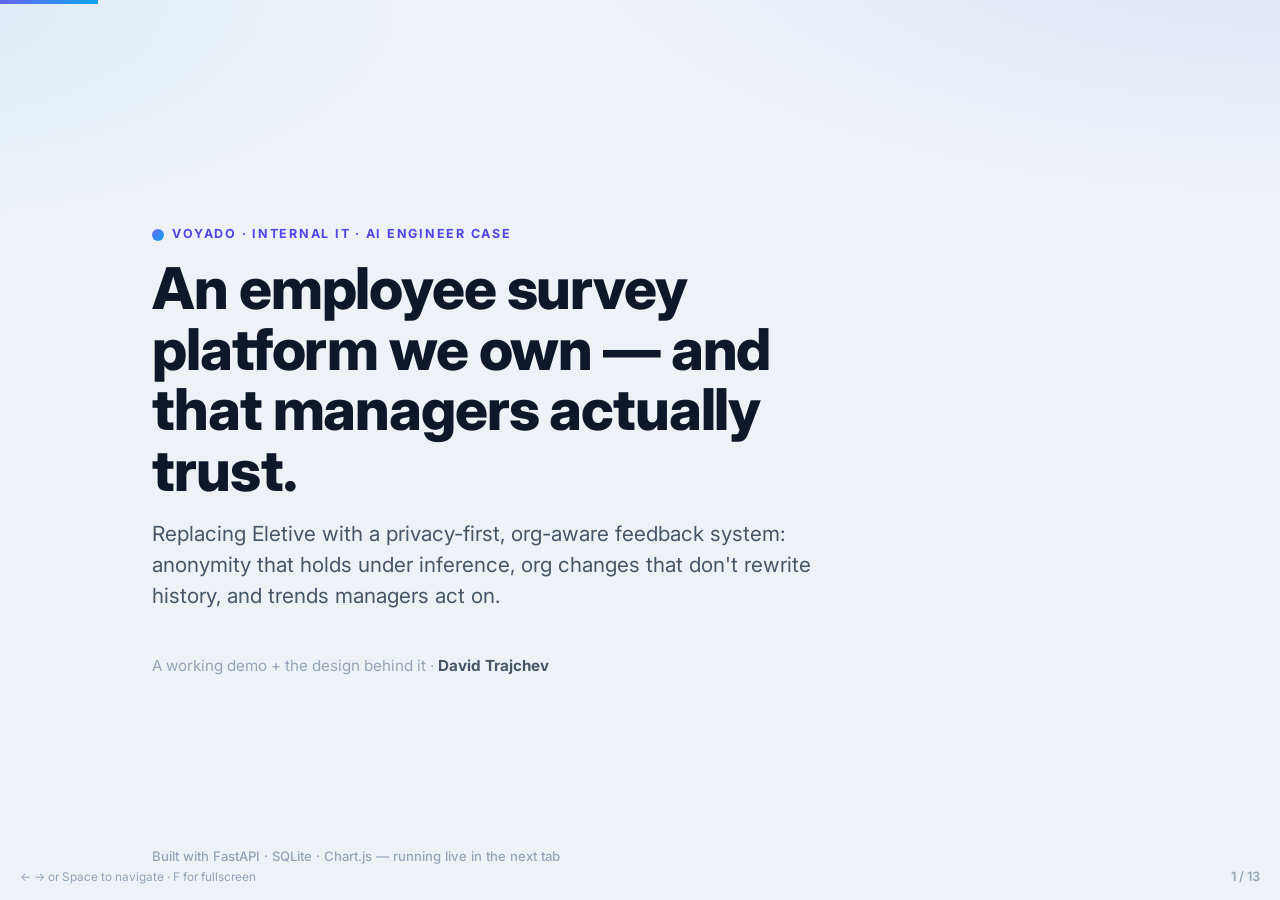
==== presentation/index.html @ e4780344 "Bug fixes" ====
<!DOCTYPE html>
<html lang="en">
<head>
<meta charset="utf-8" />
<meta name="viewport" content="width=device-width, initial-scale=1" />
<title>Survey platform — case presentation</title>
<link rel="preconnect" href="https://fonts.googleapis.com" />
<link rel="preconnect" href="https://fonts.gstatic.com" crossorigin />
<link href="https://fonts.googleapis.com/css2?family=Inter:wght@400;500;600;700;800&family=JetBrains+Mono:wght@500&display=swap" rel="stylesheet" />
<style>
  :root {
    --accent: #6366f1;
    --accent-600: #4f46e5;
    --accent-700: #4338ca;
    --accent-soft: #eef2ff;
    --canvas: #eef2f7;
    --surface: #ffffff;
    --surface-2: #f8fafc;
    --ink: #0f172a;
    --ink-2: #475569;
    --ink-3: #94a3b8;
    --line: #e6eaf1;
    --line-strong: #cdd5e1;
    --c-health: #10b981;
    --c-workload: #f59e0b;
    --c-leadership: #8b5cf6;
    --c-collaboration: #0ea5e9;
    --c-enps: #ec4899;
    --good: #16a34a;
    --good-soft: #ecfdf5;
    --warn: #ea580c;
    --warn-soft: #fff7ed;
    --bad: #dc2626;
    --bad-soft: #fef2f2;
    --r-sm: 8px;
    --r: 12px;
    --r-lg: 16px;
    --r-xl: 22px;
    --pill: 999px;
    --shadow: 0 6px 18px rgba(15, 23, 42, 0.07);
    --shadow-lg: 0 18px 40px rgba(15, 23, 42, 0.12);
    --font: "Inter", system-ui, -apple-system, "Segoe UI", Roboto, Helvetica, Arial, sans-serif;
    --mono: "JetBrains Mono", ui-monospace, SFMono-Regular, Menlo, monospace;
  }
  * { box-sizing: border-box; }
  html, body { margin: 0; height: 100%; }
  body {
    font-family: var(--font);
    color: var(--ink);
    background:
      radial-gradient(1200px 480px at 100% -10%, rgba(99, 102, 241, 0.10), transparent 60%),
      radial-gradient(1000px 420px at -10% 0%, rgba(14, 165, 233, 0.08), transparent 55%),
      var(--canvas);
    overflow: hidden;
  }

  .deck { position: fixed; inset: 0; }

  .slide {
    position: absolute; inset: 0;
    display: none;
    flex-direction: column;
    justify-content: center;
    padding: 6vh 8vw;
    max-width: 1180px;
    margin: 0 auto;
    animation: fade 0.28s ease;
  }
  .slide.active { display: flex; }
  @keyframes fade { from { opacity: 0; transform: translateY(8px); } to { opacity: 1; transform: none; } }

  .eyebrow {
    text-transform: uppercase;
    letter-spacing: 0.14em;
    font-size: 0.78rem;
    font-weight: 700;
    color: var(--accent-600);
    margin: 0 0 14px;
  }
  h1 { font-size: clamp(2.2rem, 5.2vw, 3.6rem); line-height: 1.05; margin: 0 0 18px; font-weight: 800; letter-spacing: -0.02em; }
  h2 { font-size: clamp(1.6rem, 3.6vw, 2.5rem); line-height: 1.1; margin: 0 0 22px; font-weight: 800; letter-spacing: -0.015em; }
  h3 { font-size: 1.05rem; margin: 0 0 8px; font-weight: 700; }
  p { font-size: clamp(1rem, 1.5vw, 1.18rem); line-height: 1.5; color: var(--ink-2); margin: 0 0 14px; }
  .lead { font-size: clamp(1.1rem, 1.8vw, 1.35rem); color: var(--ink); max-width: 60ch; }
  strong { color: var(--ink); font-weight: 700; }

  ul.clean { list-style: none; padding: 0; margin: 0; display: grid; gap: 14px; }
  ul.clean li { font-size: clamp(1rem, 1.5vw, 1.18rem); line-height: 1.45; color: var(--ink-2); padding-left: 30px; position: relative; }
  ul.clean li::before { content: "›"; position: absolute; left: 4px; top: -1px; color: var(--accent-600); font-weight: 800; font-size: 1.25em; }
  ul.clean li strong { color: var(--ink); }

  .grid { display: grid; gap: 16px; }
  .grid.cols-3 { grid-template-columns: repeat(3, 1fr); }
  .grid.cols-2 { grid-template-columns: repeat(2, 1fr); }

  .card {
    background: var(--surface);
    border: 1px solid var(--line);
    border-radius: var(--r-lg);
    padding: 22px 22px;
    box-shadow: var(--shadow);
  }
  .card .num { font-size: 0.8rem; font-weight: 800; color: var(--accent-600); letter-spacing: 0.06em; }
  .card h3 { margin: 8px 0 8px; font-size: 1.12rem; }
  .card p { font-size: 0.96rem; margin: 0; }
  .card .tag { display: inline-block; margin-top: 12px; font-size: 0.74rem; font-weight: 700; text-transform: uppercase; letter-spacing: 0.08em; color: var(--accent-700); background: var(--accent-soft); padding: 4px 10px; border-radius: var(--pill); }
  a.tag-link { text-decoration: none; cursor: pointer; transition: background 0.15s, color 0.15s, transform 0.08s; }
  a.tag-link:hover { background: var(--accent-600); color: #fff; transform: translateY(-1px); }

  .pill { display: inline-block; font-size: 0.74rem; font-weight: 700; text-transform: uppercase; letter-spacing: 0.08em; padding: 5px 12px; border-radius: var(--pill); }
  .pill.warn { background: var(--warn-soft); color: var(--warn); }
  .pill.good { background: var(--good-soft); color: var(--good); }
  .pill.demo { background: #0f172a; color: #fff; }

  .accent-bar { width: 64px; height: 6px; border-radius: 999px; background: linear-gradient(90deg, var(--accent), var(--c-collaboration)); margin: 0 0 26px; }

  .footer-meta { position: absolute; left: 8vw; bottom: 4vh; font-size: 0.82rem; color: var(--ink-3); font-weight: 500; }

  /* Title slide */
  .title-slide h1 { max-width: 18ch; }
  .title-slide .sub { font-size: clamp(1.05rem, 1.8vw, 1.3rem); color: var(--ink-2); max-width: 52ch; }
  .byline { margin-top: 30px; font-size: 0.95rem; color: var(--ink-3); }
  .byline b { color: var(--ink-2); }

  /* Differencing attack visual */
  .attack { display: flex; align-items: stretch; gap: 14px; flex-wrap: wrap; margin: 6px 0 18px; }
  .box { border-radius: var(--r); padding: 14px 16px; min-width: 104px; text-align: center; border: 1px solid var(--line); background: var(--surface); }
  .box .b-label { font-size: 0.72rem; text-transform: uppercase; letter-spacing: 0.06em; color: var(--ink-3); font-weight: 700; }
  .box .b-num { font-size: 1.5rem; font-weight: 800; margin-top: 4px; }
  .box.dept { background: var(--accent-soft); border-color: #c7d2fe; }
  .box.visible { background: var(--surface); }
  .box.hidden { background: var(--bad-soft); border-color: #fecaca; }
  .box.hidden .b-num { color: var(--bad); }
  .op { display: flex; align-items: center; font-size: 1.5rem; font-weight: 800; color: var(--ink-3); }
  .leak { font-family: var(--mono); font-size: 1.05rem; background: #0f172a; color: #fff; padding: 12px 16px; border-radius: var(--r); display: inline-block; }
  .leak .red { color: #fca5a5; }

  /* org timeline */
  .timeline { display: flex; gap: 0; align-items: stretch; margin: 8px 0 16px; flex-wrap: wrap; }
  .tl-step { flex: 1; min-width: 150px; border-left: 3px solid var(--accent); padding: 4px 14px 14px; }
  .tl-step .when { font-size: 0.78rem; font-weight: 700; color: var(--accent-600); text-transform: uppercase; letter-spacing: 0.06em; }
  .tl-step .what { font-size: 0.95rem; color: var(--ink-2); margin-top: 4px; }

  .two-col { display: grid; grid-template-columns: 1fr 1fr; gap: 28px; align-items: center; }
  .demo-list li::before { content: "▸"; }

  .kbd { font-family: var(--mono); font-size: 0.8rem; background: var(--surface); border: 1px solid var(--line-strong); border-bottom-width: 2px; border-radius: 6px; padding: 2px 7px; color: var(--ink-2); }

  /* progress + chrome */
  .progress { position: fixed; top: 0; left: 0; height: 4px; background: linear-gradient(90deg, var(--accent), var(--c-collaboration)); transition: width 0.3s ease; z-index: 50; }
  .counter { position: fixed; right: 20px; bottom: 16px; font-size: 0.8rem; color: var(--ink-3); font-weight: 600; z-index: 50; }
  .hint { position: fixed; left: 20px; bottom: 16px; font-size: 0.74rem; color: var(--ink-3); z-index: 50; }
  .brand-dot { display: inline-block; width: 12px; height: 12px; border-radius: 50%; background: linear-gradient(135deg, var(--accent), var(--c-collaboration)); vertical-align: middle; margin-right: 8px; }

  @media (max-width: 820px) {
    .grid.cols-3, .grid.cols-2, .two-col { grid-template-columns: 1fr; }
    .slide { padding: 5vh 7vw; }
  }
</style>
</head>
<body>
<div class="progress" id="progress"></div>
<div class="deck" id="deck">

  <!-- 1. TITLE -->
  <section class="slide title-slide">
    <p class="eyebrow"><span class="brand-dot"></span>Voyado · Internal IT · AI Engineer case</p>
    <h1>An employee survey platform we own — and that managers actually trust.</h1>
    <p class="sub">Replacing Eletive with a privacy-first, org-aware feedback system: anonymity that holds under inference, org changes that don't rewrite history, and trends managers act on.</p>
    <div class="byline">A working demo + the design behind it · <b>David Trajchev</b></div>
    <div class="footer-meta">Built with FastAPI · SQLite · Chart.js — running live in the next tab</div>
  </section>

  <!-- 2. THE BRIEF / WHAT'S HARD -->
  <section class="slide">
    <p class="eyebrow">The brief, decoded</p>
    <h2>The survey is the easy part.</h2>
    <div class="two-col">
      <div>
        <p>P&amp;C asked for: two cycles a year (annual + half-year), a continuous eNPS pulse, four themes — <strong>health, workload, leadership, collaboration</strong> — manager reporting down the org tree, a <strong>&lt;4 anonymity rule</strong>, support for org changes, trends over time, ~70% response, and "<strong>simple enough that managers use it.</strong>"</p>
      </div>
      <div>
        <ul class="clean">
          <li><strong>Anonymity that actually holds</strong> — the &lt;4 rule alone leaks.</li>
          <li><strong>Org changes that don't rewrite history</strong> — reorgs are constant.</li>
          <li><strong>Adoption</strong> — insight in one glance, or it goes unused.</li>
        </ul>
        <p style="margin-top:18px;font-weight:600;color:var(--ink)">Those three are where I spent my design effort.</p>
      </div>
    </div>
  </section>

  <!-- 3. THREE QUESTIONS -->
  <section class="slide">
    <p class="eyebrow">What's missing before I build</p>
    <h2>Three questions — each changes the data model, the access logic, or the scope.</h2>
    <div class="grid cols-3">
      <div class="card">
        <span class="num">01</span>
        <h3>What's the main action a manager takes from a result?</h3>
        <p>Read-and-follow-up-offline, or alerts / action plans / tracking?</p>
        <span class="tag">Decides scope: dashboard vs workflow</span>
      </div>
      <div class="card">
        <span class="num">02</span>
        <h3>When a team moves departments, who sees its pre-move history?</h3>
        <p>Does January's data follow the team to its new department head?</p>
        <span class="tag">Decides data model + access</span>
      </div>
      <div class="card">
        <span class="num">03</span>
        <h3>Strict tree, or matrix — multiple teams / managers?</h3>
        <p>Does each response have one clear path up the org?</p>
        <span class="tag">Decides attribution + anonymity</span>
      </div>
    </div>
    <p style="margin-top:22px">I built the MVP on a clear default for each — and the design flexes if the answers differ.</p>
  </section>

  <!-- 4. THE REAL PROBLEM -->
  <section class="slide">
    <p class="eyebrow">The requirement that breaks <span class="pill warn" style="margin-left:8px">inference leak</span></p>
    <h2>"&lt;4 is hidden" + "managers see everyone below" = anonymity by subtraction.</h2>
    <div class="attack">
      <div class="box dept"><div class="b-label">Department</div><div class="b-num">40</div></div>
      <div class="op">=</div>
      <div class="box visible"><div class="b-label">Team A</div><div class="b-num">12</div></div>
      <div class="op">+</div>
      <div class="box visible"><div class="b-label">Team B</div><div class="b-num">15</div></div>
      <div class="op">+</div>
      <div class="box visible"><div class="b-label">Team C</div><div class="b-num">10</div></div>
      <div class="op">+</div>
      <div class="box hidden"><div class="b-label">Team D</div><div class="b-num">3 🔒</div></div>
    </div>
    <p class="leak">40 − 12 − 15 − 10 = <span class="red">3</span> &nbsp;→&nbsp; the "hidden" team is re-identified.</p>
    <p style="margin-top:18px">The threshold protects nothing if the surrounding numbers are visible. Break this once and you lose the trust the whole tool runs on — and it's a GDPR / works-council exposure. <strong>Fix: layered suppression</strong> — primary (&lt;4), <strong>secondary</strong> (hide a sibling so the remainder can't be isolated), per-question, and cross-dashboard. I implemented all four.</p>
  </section>

  <!-- 5. LIVE DEMO -->
  <section class="slide">
    <p class="eyebrow"><span class="pill demo">Live demo</span></p>
    <h2>Let me show you the running product.</h2>
    <div class="two-col">
      <div>
        <ul class="clean demo-list">
          <li><strong>Manager dashboard</strong> — Olivia / Engineering: themes, benchmarks, weighted questions.</li>
          <li><strong>Suppression in action</strong> — AI Lab &amp; SMB Sales hidden (&lt;4); a sibling secondarily suppressed in Customer Operations.</li>
          <li><strong>Trends</strong> — movement across cycles, plus the separate monthly eNPS pulse.</li>
          <li><strong>The cockpit</strong> — "the one thing to act on this cycle."</li>
        </ul>
      </div>
      <div class="card">
        <h3>Watch for</h3>
        <p>The team-of-3 <strong>CX Research Pod</strong> rolls up into a ~40-person department: the department total stays visible, the pod's breakdown is hidden, and one sibling is suppressed so the pod can't be recovered by subtraction — exactly the leak from the previous slide, closed.</p>
        <a class="tag tag-link" href="/login">▶ switch to the live demo now</a>
      </div>
    </div>
  </section>

  <!-- 6. ORG MODEL -->
  <section class="slide">
    <p class="eyebrow">Design · org structure</p>
    <h2>Org changes don't rewrite history — because history is frozen at the snapshot.</h2>
    <div class="timeline">
      <div class="tl-step"><div class="when">Each cycle</div><div class="what">pins an <strong>org snapshot</strong> — the structure at that moment. Reorgs create a new snapshot; old ones are never mutated.</div></div>
      <div class="tl-step"><div class="when">Identity</div><div class="what">a stable <strong>external_key</strong> tracks the same business unit across snapshots, so a renamed/moved team keeps one continuous trend line.</div></div>
      <div class="tl-step"><div class="when">Attribution vs access</div><div class="what">responses are tagged with the org unit <strong>at submission time</strong> (frozen); <strong>who can view</strong> is resolved against the <em>current</em> org.</div></div>
    </div>
    <p>That split is the whole answer to "people move, managers change, teams restructure": the numbers a manager saw last cycle never silently change, and access still follows today's reporting lines.</p>
  </section>

  <!-- 7. ANONYMISATION EDGE CASE -->
  <section class="slide">
    <p class="eyebrow">Design · anonymisation in practice</p>
    <h2>A team of 3 inside a department of 40 — what does the manager see?</h2>
    <div class="grid cols-2">
      <div class="card">
        <h3>What's shown</h3>
        <p>The <strong>department rollup is visible</strong> (40 ≥ 4). The <strong>team-of-3 breakdown is hidden</strong>. If hiding it alone would let you back it out, the <strong>smallest sibling is also suppressed</strong> — repeated to a fixpoint up the tree.</p>
      </div>
      <div class="card">
        <h3>And the corners</h3>
        <p>Suppression runs <strong>per question</strong> (not just per team), and a viewer's broad scope <strong>masks the same teams when they drill in</strong> — so navigating deeper can't reopen the subtraction attack. Counts are never shown for hidden groups.</p>
      </div>
    </div>
    <p style="margin-top:18px">Note the tension with ~70% response: a 5-person team often lands at 3 respondents and disappears. That's correct for privacy, but it's why the rollup-stays-visible behaviour matters for adoption.</p>
  </section>

  <!-- 8. STORAGE / PRIVACY BOUNDARY -->
  <section class="slide">
    <p class="eyebrow">Design · storage &amp; the privacy boundary</p>
    <h2>Identity and answers are stored on opposite sides of a wall.</h2>
    <div class="grid cols-2">
      <div class="card" style="border-left:4px solid var(--accent)">
        <h3>Participant record (who)</h3>
        <p>SSO-authenticated employee, eligibility, org snapshot unit, submitted / not-submitted. Used for access, eligibility, and duplicate prevention.</p>
      </div>
      <div class="card" style="border-left:4px solid var(--c-health)">
        <h3>Response record (what)</h3>
        <p>Anonymous answers only — <strong>no employee id, email, name, SSO subject, or participant id</strong>, and only a coarse submission <strong>month</strong>, never a precise timestamp.</p>
      </div>
    </div>
    <p style="margin-top:18px">Managers read <strong>privacy-safe aggregates only</strong>, through a layer that applies suppression before anything reaches a template. The raw answer is never joinable back to a person.</p>
  </section>

  <!-- 9. TRENDS -->
  <section class="slide">
    <p class="eyebrow">Design · trends, not snapshots</p>
    <h2>Movement is the product — not a single score.</h2>
    <ul class="clean">
      <li><strong>Weighted category scores</strong> — each theme is a weighted mean of its questions, so the questions that matter most count for more.</li>
      <li><strong>Movement across cycles</strong> — every theme shows its delta vs the previous cycle, with the biggest mover surfaced.</li>
      <li><strong>Company benchmark</strong> — each theme compared to the org-wide average, so a manager knows what's local vs systemic.</li>
      <li><strong>eNPS as its own cadence</strong> — a continuous monthly pulse on a −100…100 scale, trended separately from the half-year themes.</li>
    </ul>
  </section>

  <!-- 10. SIMPLE = USED -->
  <section class="slide">
    <p class="eyebrow">Design · simple enough to use</p>
    <h2>One screen answers "what do I do with this?"</h2>
    <div class="two-col">
      <div>
        <ul class="clean">
          <li><strong>The cockpit</strong> — a priority-weighted focus area: the one theme to raise in the next team conversation, framed as a prompt, not a verdict.</li>
          <li><strong>Role-aware navigation</strong> — employee, manager, and P&amp;C admin each land where they can act.</li>
          <li><strong>Honest about privacy</strong> — every dashboard says what's hidden and why, so a manager trusts what they're seeing.</li>
        </ul>
      </div>
      <div class="card">
        <h3>My stance on Q1</h3>
        <p>Ship the <strong>insight layer</strong> first with <strong>one opinionated action</strong> per cycle. Add tracking/action-plans only once managers ask — heavy workflow is what kills adoption. "Simple" is a feature, not a cut corner.</p>
      </div>
    </div>
  </section>

  <!-- 11. DEMO -> PRODUCTION + AI -->
  <section class="slide">
    <p class="eyebrow">From demo to production</p>
    <h2>The demo proves the model; production hardens it — and adds the AI layer.</h2>
    <div class="grid cols-2">
      <div class="card">
        <h3>Platform</h3>
        <p>Today: FastAPI + SQLite, deterministic seed. Production: API Gateway + Lambda, Aurora PostgreSQL as source of truth; DynamoDB only later as a published-results cache if read traffic justifies it., Entra ID / OIDC SSO, suppression <strong>materialised at cycle close</strong>, effective-dated org from the HRIS.</p>
      </div>
      <div class="card" style="border-left:4px solid var(--c-enps)">
        <h3>Where AI fits</h3>
        <p>Summarise open-text comments into themes, suggest the focus area, and draft <strong>manager talking points</strong> — all computed <strong>over already-suppressed aggregates</strong>, so the privacy boundary holds for the model too.</p>
      </div>
    </div>
    <p style="margin-top:16px">The rule-based cockpit today is the honest seam where an LLM slots in next — same inputs, richer output.</p>
  </section>

  <!-- 12. OPEN DECISIONS -->
  <section class="slide">
    <p class="eyebrow">What I'd confirm, and where I'd take it</p>
    <h2>My defaults — ready to flex on your answers.</h2>
    <div class="grid cols-3">
      <div class="card">
        <h3>Manager action</h3>
        <p>Default: <strong>insight + one action</strong>. Flex: stage in lightweight tracking ("did the score move?") before full workflow.</p>
      </div>
      <div class="card">
        <h3>History on move</h3>
        <p>Default: <strong>team history travels</strong> (continuous line); <strong>department rollups stay frozen</strong> per cycle, so old totals never change.</p>
      </div>
      <div class="card">
        <h3>Tree vs matrix</h3>
        <p>Default: <strong>one primary path for attribution</strong> (keeps anonymity sound); matrix relationships layered on as <strong>view-grants</strong>.</p>
      </div>
    </div>
    <p style="margin-top:18px">Roadmap: action tracking if wanted · matrix as view-grants · suppression materialised at cycle close · HRIS-driven effective-dated org.</p>
  </section>

  <!-- 13. CLOSE -->
  <section class="slide title-slide">
    <p class="eyebrow"><span class="brand-dot"></span>To recap</p>
    <h1>Owned. Anonymity that holds. Org-aware. Trend-first. Simple.</h1>
    <p class="sub">A platform Voyado controls, where the &lt;4 promise survives inference, reorgs never rewrite history, and managers get one clear thing to act on each cycle.</p>
    <div class="byline">Thank you — happy to dig into any corner of the design or the code.</div>
    <div class="footer-meta">Live demo + source ready · David Trajcev</div>
  </section>

</div>

<div class="counter" id="counter">1 / 13</div>
<div class="hint">← → or Space to navigate · F for fullscreen</div>

<script>
  const slides = Array.from(document.querySelectorAll('.slide'));
  const progress = document.getElementById('progress');
  const counter = document.getElementById('counter');
  let i = 0;

  function clampFromHash() {
    const h = parseInt(location.hash.replace('#', ''), 10);
    if (!isNaN(h) && h >= 1 && h <= slides.length) i = h - 1;
  }
  function render() {
    slides.forEach((s, n) => s.classList.toggle('active', n === i));
    progress.style.width = ((i + 1) / slides.length * 100) + '%';
    counter.textContent = (i + 1) + ' / ' + slides.length;
    history.replaceState(null, '', '#' + (i + 1));
  }
  function go(n) { i = Math.max(0, Math.min(slides.length - 1, n)); render(); }

  document.addEventListener('keydown', (e) => {
    if (e.key === 'ArrowRight' || e.key === ' ' || e.key === 'PageDown') { e.preventDefault(); go(i + 1); }
    else if (e.key === 'ArrowLeft' || e.key === 'PageUp') { e.preventDefault(); go(i - 1); }
    else if (e.key === 'Home') go(0);
    else if (e.key === 'End') go(slides.length - 1);
    else if (e.key.toLowerCase() === 'f') {
      if (!document.fullscreenElement) document.documentElement.requestFullscreen?.();
      else document.exitFullscreen?.();
    }
  });
  document.getElementById('deck').addEventListener('click', (e) => {
    // click right half = next, left half = prev (ignore clicks on links)
    if (e.target.closest('a')) return;
    const mid = window.innerWidth / 2;
    go(e.clientX > mid ? i + 1 : i - 1);
  });

  clampFromHash();
  render();
</script>
</body>
</html>
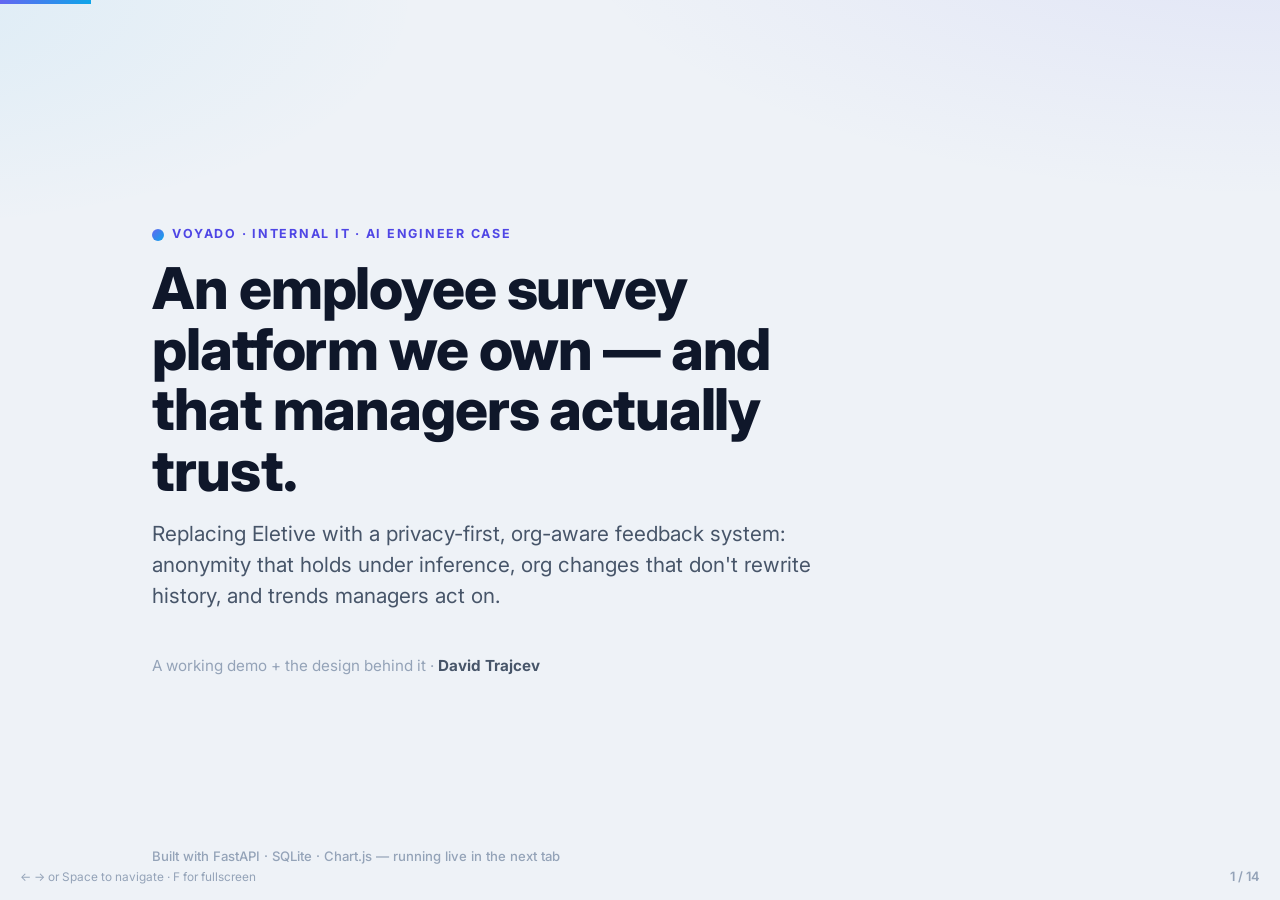
==== commit 5c31fe7e: "Initial release: survey insights case" ====
--- a/presentation/index.html
+++ b/presentation/index.html
@@ -146,11 +146,69 @@
 
   .kbd { font-family: var(--mono); font-size: 0.8rem; background: var(--surface); border: 1px solid var(--line-strong); border-bottom-width: 2px; border-radius: 6px; padding: 2px 7px; color: var(--ink-2); }
 
+  /* mini org-tree (anonymisation slide) */
+  .mini-tree { display: grid; gap: 7px; }
+  .tree-row { display: flex; align-items: center; gap: 12px; padding: 9px 14px; border-radius: var(--r); border: 1px solid var(--line); background: var(--surface); }
+  .tree-row.root { background: var(--accent-soft); border-color: #c7d2fe; }
+  .tree-row .t-name { flex: 1; font-size: 0.96rem; color: var(--ink); font-weight: 600; }
+  .tree-row .t-num { font-family: var(--mono); font-size: 0.88rem; color: var(--ink-2); min-width: 46px; text-align: right; }
+  .tree-row.dim { background: #f1f5f9; }
+  .tree-row.dim .t-name, .tree-row.dim .t-num { color: var(--ink-3); }
+  .tree-row.danger { background: var(--bad-soft); border-color: #fecaca; }
+  .tree-row.danger .t-name { color: var(--bad); }
+  .pill.grey { background: #e2e8f0; color: #475569; }
+  .pill.bad { background: var(--bad-soft); color: var(--bad); }
+
+  /* production architecture flow */
+  .flow { display: flex; align-items: center; gap: 8px; flex-wrap: wrap; margin: 6px 0 20px; }
+  .flow-step { background: var(--surface); border: 1px solid var(--line-strong); border-radius: var(--r); padding: 9px 14px; font-size: 0.88rem; font-weight: 600; color: var(--ink); box-shadow: var(--shadow); }
+  .flow-step.accent { background: var(--accent-600); color: #fff; border-color: var(--accent-600); }
+  .flow-arrow { color: var(--ink-3); font-weight: 800; }
+
+  /* AWS architecture diagram */
+  .arch-slide h2 { margin-bottom: 10px; }
+  .arch-svg { display: block; margin: 0 auto; height: 60vh; width: auto; max-width: 100%; }
+  .arch-legend { display: flex; gap: 18px; flex-wrap: wrap; margin-top: 12px; font-size: 0.85rem; color: var(--ink-2); }
+  .arch-legend span { display: inline-flex; align-items: center; gap: 7px; }
+  .arch-legend i { width: 13px; height: 13px; border-radius: 3px; display: inline-block; }
+
   /* progress + chrome */
   .progress { position: fixed; top: 0; left: 0; height: 4px; background: linear-gradient(90deg, var(--accent), var(--c-collaboration)); transition: width 0.3s ease; z-index: 50; }
   .counter { position: fixed; right: 20px; bottom: 16px; font-size: 0.8rem; color: var(--ink-3); font-weight: 600; z-index: 50; }
   .hint { position: fixed; left: 20px; bottom: 16px; font-size: 0.74rem; color: var(--ink-3); z-index: 50; }
   .brand-dot { display: inline-block; width: 12px; height: 12px; border-radius: 50%; background: linear-gradient(135deg, var(--accent), var(--c-collaboration)); vertical-align: middle; margin-right: 8px; }
+
+  .overview-button {
+  display: inline-flex;
+  align-items: center;
+  width: fit-content;
+  margin-top: 28px;
+  padding: 12px 20px;
+
+  color: #fff;
+  background: var(--accent-600);
+  border-radius: var(--r);
+  text-decoration: none;
+  font-size: 0.95rem;
+  font-weight: 700;
+
+  box-shadow: var(--shadow);
+  transition:
+    background 0.15s ease,
+    transform 0.15s ease,
+    box-shadow 0.15s ease;
+}
+
+.overview-button:hover {
+  background: var(--accent-700);
+  transform: translateY(-2px);
+  box-shadow: var(--shadow-lg);
+}
+
+.overview-button:focus-visible {
+  outline: 3px solid rgba(99, 102, 241, 0.3);
+  outline-offset: 3px;
+}
 
   @media (max-width: 820px) {
     .grid.cols-3, .grid.cols-2, .two-col { grid-template-columns: 1fr; }
@@ -167,7 +225,7 @@
     <p class="eyebrow"><span class="brand-dot"></span>Voyado · Internal IT · AI Engineer case</p>
     <h1>An employee survey platform we own — and that managers actually trust.</h1>
     <p class="sub">Replacing Eletive with a privacy-first, org-aware feedback system: anonymity that holds under inference, org changes that don't rewrite history, and trends managers act on.</p>
-    <div class="byline">A working demo + the design behind it · <b>David Trajchev</b></div>
+    <div class="byline">A working demo + the design behind it · <b>David Trajcev</b></div>
     <div class="footer-meta">Built with FastAPI · SQLite · Chart.js — running live in the next tab</div>
   </section>
 
@@ -185,7 +243,6 @@
           <li><strong>Org changes that don't rewrite history</strong> — reorgs are constant.</li>
           <li><strong>Adoption</strong> — insight in one glance, or it goes unused.</li>
         </ul>
-        <p style="margin-top:18px;font-weight:600;color:var(--ink)">Those three are where I spent my design effort.</p>
       </div>
     </div>
   </section>
@@ -243,8 +300,9 @@
     <div class="two-col">
       <div>
         <ul class="clean demo-list">
-          <li><strong>Manager dashboard</strong> — Olivia / Engineering: themes, benchmarks, weighted questions.</li>
-          <li><strong>Suppression in action</strong> — AI Lab &amp; SMB Sales hidden (&lt;4); a sibling secondarily suppressed in Customer Operations.</li>
+          <li><strong>Top-down drill</strong> — start at the CIO's company rollup, click into a department, then a team.</li>
+          <li><strong>Manager dashboard</strong> — Engineering: themes, benchmarks, weighted questions.</li>
+          <li><strong>Suppression in action</strong> — Customer Operations: the CX Pod hidden, a sibling secondarily suppressed.</li>
           <li><strong>Trends</strong> — movement across cycles, plus the separate monthly eNPS pulse.</li>
           <li><strong>The cockpit</strong> — "the one thing to act on this cycle."</li>
         </ul>
@@ -273,17 +331,28 @@
   <section class="slide">
     <p class="eyebrow">Design · anonymisation in practice</p>
     <h2>A team of 3 inside a department of 40 — what does the manager see?</h2>
-    <div class="grid cols-2">
-      <div class="card">
-        <h3>What's shown</h3>
-        <p>The <strong>department rollup is visible</strong> (40 ≥ 4). The <strong>team-of-3 breakdown is hidden</strong>. If hiding it alone would let you back it out, the <strong>smallest sibling is also suppressed</strong> — repeated to a fixpoint up the tree.</p>
-      </div>
-      <div class="card">
-        <h3>And the corners</h3>
-        <p>Suppression runs <strong>per question</strong> (not just per team), and a viewer's broad scope <strong>masks the same teams when they drill in</strong> — so navigating deeper can't reopen the subtraction attack. Counts are never shown for hidden groups.</p>
+    <div class="two-col">
+      <div>
+        <div class="mini-tree">
+          <div class="tree-row root"><span class="t-name">Customer Operations</span><span class="t-num">32</span><span class="pill good">visible</span></div>
+          <div class="tree-row"><span class="t-name">↳ Core Support</span><span class="t-num">14</span><span class="pill good">visible</span></div>
+          <div class="tree-row"><span class="t-name">↳ Customer Success</span><span class="t-num">12</span><span class="pill good">visible</span></div>
+          <div class="tree-row dim"><span class="t-name">↳ Leadership</span><span class="t-num">—</span><span class="pill grey">suppressed</span></div>
+          <div class="tree-row danger"><span class="t-name">↳ CX Research Pod</span><span class="t-num">🔒</span><span class="pill bad">hidden &lt;4</span></div>
+        </div>
+        <p class="leak" style="margin-top:14px">32 − 14 − 12 = <span class="red">6</span> = pod + Leadership → still ≥ 4, the pod can't be isolated.</p>
+      </div>
+      <div>
+        <div class="card">
+          <h3>Why Leadership is hidden too</h3>
+          <p>Hiding only the 3-person pod would let a manager recover it by subtraction. So the <strong>smallest visible sibling</strong> is suppressed with it — the most you can back out is <em>(pod + sibling)</em>, a group ≥ 4 that can't be unpicked. Runs to a fixpoint up the tree.</p>
+        </div>
+        <div class="card" style="margin-top:14px">
+          <h3>And the corners</h3>
+          <p>Per-question suppression, cross-dashboard masking (drilling in can't reopen the attack), and the monthly eNPS pulse masked the same way. Counts are never shown for hidden groups.</p>
+        </div>
       </div>
     </div>
-    <p style="margin-top:18px">Note the tension with ~70% response: a 5-person team often lands at 3 respondents and disappears. That's correct for privacy, but it's why the rollup-stays-visible behaviour matters for adoption.</p>
   </section>
 
   <!-- 8. STORAGE / PRIVACY BOUNDARY -->
@@ -334,43 +403,466 @@
     </div>
   </section>
 
-  <!-- 11. DEMO -> PRODUCTION + AI -->
+  <!-- 11. SELF-REVIEW -->
+  <section class="slide">
+    <p class="eyebrow">Design · I stress-tested my own privacy <span class="pill warn" style="margin-left:8px">security review</span></p>
+    <h2>Then I tried to break my own anonymity guarantees — and found four leaks.</h2>
+    <div class="grid cols-2">
+      <div class="card">
+        <h3>eNPS bypassed the cross-dashboard mask</h3>
+        <p>The pulse history ignored the selected cycle, so a suppressed team was readable via an older one. Now each pulse is masked as its own publication.</p>
+        <span class="pill good" style="margin-top:12px">fixed</span>
+      </div>
+      <div class="card">
+        <h3>A concurrency race (3 → 4)</h3>
+        <p>Two submissions could both pass the "already submitted?" check and push a hidden team to the threshold. Closed with an atomic claim on the participant.</p>
+        <span class="pill good" style="margin-top:12px">fixed</span>
+      </div>
+      <div class="card">
+        <h3>Two hidden teams = a recoverable 3</h3>
+        <p>The "exactly one hidden child" rule missed teams of 1 + 2 summed together. Now I check the <strong>combined residual</strong>, not the row count.</p>
+        <span class="pill good" style="margin-top:12px">fixed</span>
+      </div>
+      <div class="card">
+        <h3>A manager's own answer was recoverable</h3>
+        <p>Subtracting the visible teams left a lone manager's single direct response. Direct respondents are now modelled as an <strong>implicit child cohort</strong>.</p>
+        <span class="pill good" style="margin-top:12px">fixed</span>
+      </div>
+    </div>
+  </section>
+
+  <!-- 12. DEMO -> PRODUCTION + AI -->
   <section class="slide">
     <p class="eyebrow">From demo to production</p>
     <h2>The demo proves the model; production hardens it — and adds the AI layer.</h2>
     <div class="grid cols-2">
       <div class="card">
         <h3>Platform</h3>
-        <p>Today: FastAPI + SQLite, deterministic seed. Production: API Gateway + Lambda, Aurora PostgreSQL as source of truth; DynamoDB only later as a published-results cache if read traffic justifies it., Entra ID / OIDC SSO, suppression <strong>materialised at cycle close</strong>, effective-dated org from the HRIS.</p>
+        <p>Today: FastAPI + SQLite, deterministic seed. In production: Entra ID / OIDC SSO; Aurora as the source of truth (a read cache only if traffic needs it); <strong>suppression materialised at cycle close</strong>; effective-dated org from the HRIS.</p>
       </div>
       <div class="card" style="border-left:4px solid var(--c-enps)">
         <h3>Where AI fits</h3>
         <p>Summarise open-text comments into themes, suggest the focus area, and draft <strong>manager talking points</strong> — all computed <strong>over already-suppressed aggregates</strong>, so the privacy boundary holds for the model too.</p>
       </div>
     </div>
-    <p style="margin-top:16px">The rule-based cockpit today is the honest seam where an LLM slots in next — same inputs, richer output.</p>
-  </section>
-
-  <!-- 12. OPEN DECISIONS -->
-  <section class="slide">
-    <p class="eyebrow">What I'd confirm, and where I'd take it</p>
-    <h2>My defaults — ready to flex on your answers.</h2>
-    <div class="grid cols-3">
-      <div class="card">
-        <h3>Manager action</h3>
-        <p>Default: <strong>insight + one action</strong>. Flex: stage in lightweight tracking ("did the score move?") before full workflow.</p>
-      </div>
-      <div class="card">
-        <h3>History on move</h3>
-        <p>Default: <strong>team history travels</strong> (continuous line); <strong>department rollups stay frozen</strong> per cycle, so old totals never change.</p>
-      </div>
-      <div class="card">
-        <h3>Tree vs matrix</h3>
-        <p>Default: <strong>one primary path for attribution</strong> (keeps anonymity sound); matrix relationships layered on as <strong>view-grants</strong>.</p>
-      </div>
-    </div>
-    <p style="margin-top:18px">Roadmap: action tracking if wanted · matrix as view-grants · suppression materialised at cycle close · HRIS-driven effective-dated org.</p>
-  </section>
+    <p style="margin-top:14px">The rule-based cockpit today is the honest seam where an LLM slots in next — same inputs, richer output.</p>
+  </section>
+
+<!-- 12. AWS ARCHITECTURE DIAGRAM -->
+<section class="slide arch-slide">
+  <p class="eyebrow">Production architecture · AWS</p>
+  <h2>Production: serverless compute, behind a CDN.</h2>
+
+  <svg
+    class="arch-svg"
+    viewBox="0 0 760 576"
+    xmlns="http://www.w3.org/2000/svg"
+    font-family="Inter, system-ui, sans-serif"
+  >
+    <defs>
+      <marker
+        id="arch-arrow"
+        markerWidth="9"
+        markerHeight="9"
+        refX="7"
+        refY="4.5"
+        orient="auto"
+        markerUnits="userSpaceOnUse"
+      >
+        <path d="M0,0 L9,4.5 L0,9 z" fill="#94a3b8" />
+      </marker>
+    </defs>
+
+    <!-- Users -->
+    <rect
+      x="260"
+      y="14"
+      width="240"
+      height="50"
+      rx="12"
+      fill="#eef2ff"
+      stroke="#c7d2fe"
+      stroke-width="1.5"
+    />
+    <text
+      x="380"
+      y="35"
+      text-anchor="middle"
+      font-size="15"
+      font-weight="700"
+      fill="#0f172a"
+    >
+      Users
+    </text>
+    <text
+      x="380"
+      y="52"
+      text-anchor="middle"
+      font-size="10.5"
+      fill="#475569"
+    >
+      employees · managers
+    </text>
+
+    <!-- CloudFront -->
+    <rect
+      x="100"
+      y="94"
+      width="240"
+      height="56"
+      rx="12"
+      fill="#ffffff"
+      stroke="#6366f1"
+      stroke-width="1.8"
+    />
+    <text
+      x="220"
+      y="118"
+      text-anchor="middle"
+      font-size="15"
+      font-weight="700"
+      fill="#0f172a"
+    >
+      CloudFront
+    </text>
+    <text
+      x="220"
+      y="136"
+      text-anchor="middle"
+      font-size="10.5"
+      fill="#94a3b8"
+    >
+      CDN · WAF · path routing
+    </text>
+
+    <!-- Identity provider -->
+    <rect
+      x="420"
+      y="94"
+      width="240"
+      height="56"
+      rx="12"
+      fill="#ffffff"
+      stroke="#e6eaf1"
+      stroke-width="1.5"
+    />
+    <text
+      x="540"
+      y="118"
+      text-anchor="middle"
+      font-size="14.5"
+      font-weight="700"
+      fill="#0f172a"
+    >
+      Cognito / Entra ID
+    </text>
+    <text
+      x="540"
+      y="136"
+      text-anchor="middle"
+      font-size="10.5"
+      fill="#94a3b8"
+    >
+      identity provider · OIDC
+    </text>
+
+    <!-- S3 -->
+    <rect
+      x="20"
+      y="206"
+      width="200"
+      height="52"
+      rx="12"
+      fill="#ffffff"
+      stroke="#e6eaf1"
+      stroke-width="1.5"
+    />
+    <text
+      x="120"
+      y="228"
+      text-anchor="middle"
+      font-size="14.5"
+      font-weight="700"
+      fill="#0f172a"
+    >
+      S3
+    </text>
+    <text
+      x="120"
+      y="246"
+      text-anchor="middle"
+      font-size="10.5"
+      fill="#94a3b8"
+    >
+      static frontend assets
+    </text>
+
+    <!-- API Gateway -->
+    <rect
+      x="260"
+      y="200"
+      width="240"
+      height="64"
+      rx="12"
+      fill="#ffffff"
+      stroke="#e6eaf1"
+      stroke-width="1.5"
+    />
+    <text
+      x="380"
+      y="225"
+      text-anchor="middle"
+      font-size="15"
+      font-weight="700"
+      fill="#0f172a"
+    >
+      API Gateway
+    </text>
+    <text
+      x="380"
+      y="244"
+      text-anchor="middle"
+      font-size="10.5"
+      fill="#94a3b8"
+    >
+      routing · JWT authorizer
+    </text>
+
+    <!-- FastAPI on Lambda -->
+    <rect
+      x="260"
+      y="310"
+      width="240"
+      height="56"
+      rx="12"
+      fill="#4f46e5"
+      stroke="#4f46e5"
+      stroke-width="1.5"
+    />
+    <text
+      x="380"
+      y="334"
+      text-anchor="middle"
+      font-size="15"
+      font-weight="700"
+      fill="#ffffff"
+    >
+      FastAPI on Lambda
+    </text>
+    <text
+      x="380"
+      y="352"
+      text-anchor="middle"
+      font-size="10.5"
+      fill="#c7d2fe"
+    >
+      serverless application compute
+    </text>
+
+    <!-- RDS Proxy -->
+    <rect
+      x="260"
+      y="402"
+      width="240"
+      height="50"
+      rx="12"
+      fill="#ffffff"
+      stroke="#e6eaf1"
+      stroke-width="1.5"
+    />
+    <text
+      x="380"
+      y="424"
+      text-anchor="middle"
+      font-size="14.5"
+      font-weight="700"
+      fill="#0f172a"
+    >
+      RDS Proxy
+    </text>
+    <text
+      x="380"
+      y="441"
+      text-anchor="middle"
+      font-size="10.5"
+      fill="#94a3b8"
+    >
+      connection pooling
+    </text>
+
+    <!-- Aurora -->
+    <rect
+      x="260"
+      y="490"
+      width="240"
+      height="52"
+      rx="12"
+      fill="#eef2ff"
+      stroke="#c7d2fe"
+      stroke-width="1.5"
+    />
+    <text
+      x="380"
+      y="512"
+      text-anchor="middle"
+      font-size="15"
+      font-weight="700"
+      fill="#0f172a"
+    >
+      Aurora PostgreSQL
+    </text>
+    <text
+      x="380"
+      y="530"
+      text-anchor="middle"
+      font-size="10.5"
+      fill="#475569"
+    >
+      application source of truth
+    </text>
+
+    <!-- Users -> CloudFront -->
+    <path
+      d="M340 64 L240 92"
+      fill="none"
+      stroke="#94a3b8"
+      stroke-width="2"
+      stroke-linecap="round"
+      marker-end="url(#arch-arrow)"
+    />
+    <text
+      x="276"
+      y="76"
+      text-anchor="middle"
+      font-size="9.5"
+      fill="#94a3b8"
+    >
+      app traffic
+    </text>
+
+    <!-- Users -> identity provider -->
+    <path
+      d="M420 64 L520 92"
+      fill="none"
+      stroke="#94a3b8"
+      stroke-width="2"
+      stroke-linecap="round"
+      marker-end="url(#arch-arrow)"
+    />
+    <text
+      x="484"
+      y="76"
+      text-anchor="middle"
+      font-size="9.5"
+      fill="#94a3b8"
+    >
+      sign in · JWT
+    </text>
+
+    <!-- CloudFront -> S3 -->
+    <path
+      d="M190 150 L135 204"
+      fill="none"
+      stroke="#94a3b8"
+      stroke-width="2"
+      stroke-linecap="round"
+      marker-end="url(#arch-arrow)"
+    />
+    <text
+      x="150"
+      y="178"
+      text-anchor="middle"
+      font-size="9.5"
+      fill="#94a3b8"
+    >
+      /*
+    </text>
+
+    <!-- CloudFront -> API Gateway -->
+    <path
+      d="M280 150 L350 198"
+      fill="none"
+      stroke="#94a3b8"
+      stroke-width="2"
+      stroke-linecap="round"
+      marker-end="url(#arch-arrow)"
+    />
+    <text
+      x="310"
+      y="178"
+      text-anchor="middle"
+      font-size="9.5"
+      fill="#94a3b8"
+    >
+      /api/*
+    </text>
+
+    <!-- Identity provider -> API Gateway authorizer -->
+    <path
+      d="M480 150 L430 198"
+      fill="none"
+      stroke="#94a3b8"
+      stroke-width="1.8"
+      stroke-dasharray="5 5"
+      stroke-linecap="round"
+      marker-end="url(#arch-arrow)"
+    />
+    <text
+      x="489"
+      y="178"
+      text-anchor="middle"
+      font-size="9.5"
+      fill="#94a3b8"
+    >
+      issuer · JWKS
+    </text>
+
+    <!-- API Gateway -> Lambda -->
+    <line
+      x1="380"
+      y1="264"
+      x2="380"
+      y2="308"
+      stroke="#94a3b8"
+      stroke-width="2"
+      marker-end="url(#arch-arrow)"
+    />
+
+    <!-- Lambda -> RDS Proxy -->
+    <line
+      x1="380"
+      y1="366"
+      x2="380"
+      y2="400"
+      stroke="#94a3b8"
+      stroke-width="2"
+      marker-end="url(#arch-arrow)"
+    />
+
+    <!-- RDS Proxy -> Aurora -->
+    <line
+      x1="380"
+      y1="452"
+      x2="380"
+      y2="488"
+      stroke="#94a3b8"
+      stroke-width="2"
+      marker-end="url(#arch-arrow)"
+    />
+  </svg>
+
+  <p
+    style="
+      text-align: center;
+      color: var(--ink-2);
+      font-size: 0.95rem;
+      margin-top: 8px;
+    "
+  >
+    CloudFront routes static traffic to S3 and API requests to API Gateway;
+    authenticated requests invoke the same FastAPI application on Lambda.
+  </p>
+</section>
 
   <!-- 13. CLOSE -->
   <section class="slide title-slide">
@@ -378,12 +870,13 @@
     <h1>Owned. Anonymity that holds. Org-aware. Trend-first. Simple.</h1>
     <p class="sub">A platform Voyado controls, where the &lt;4 promise survives inference, reorgs never rewrite history, and managers get one clear thing to act on each cycle.</p>
     <div class="byline">Thank you — happy to dig into any corner of the design or the code.</div>
+    <a class="overview-button" href="/">← Back to Overview</a>
     <div class="footer-meta">Live demo + source ready · David Trajcev</div>
   </section>
 
 </div>
 
-<div class="counter" id="counter">1 / 13</div>
+<div class="counter" id="counter">1 / 15</div>
 <div class="hint">← → or Space to navigate · F for fullscreen</div>
 
 <script>
